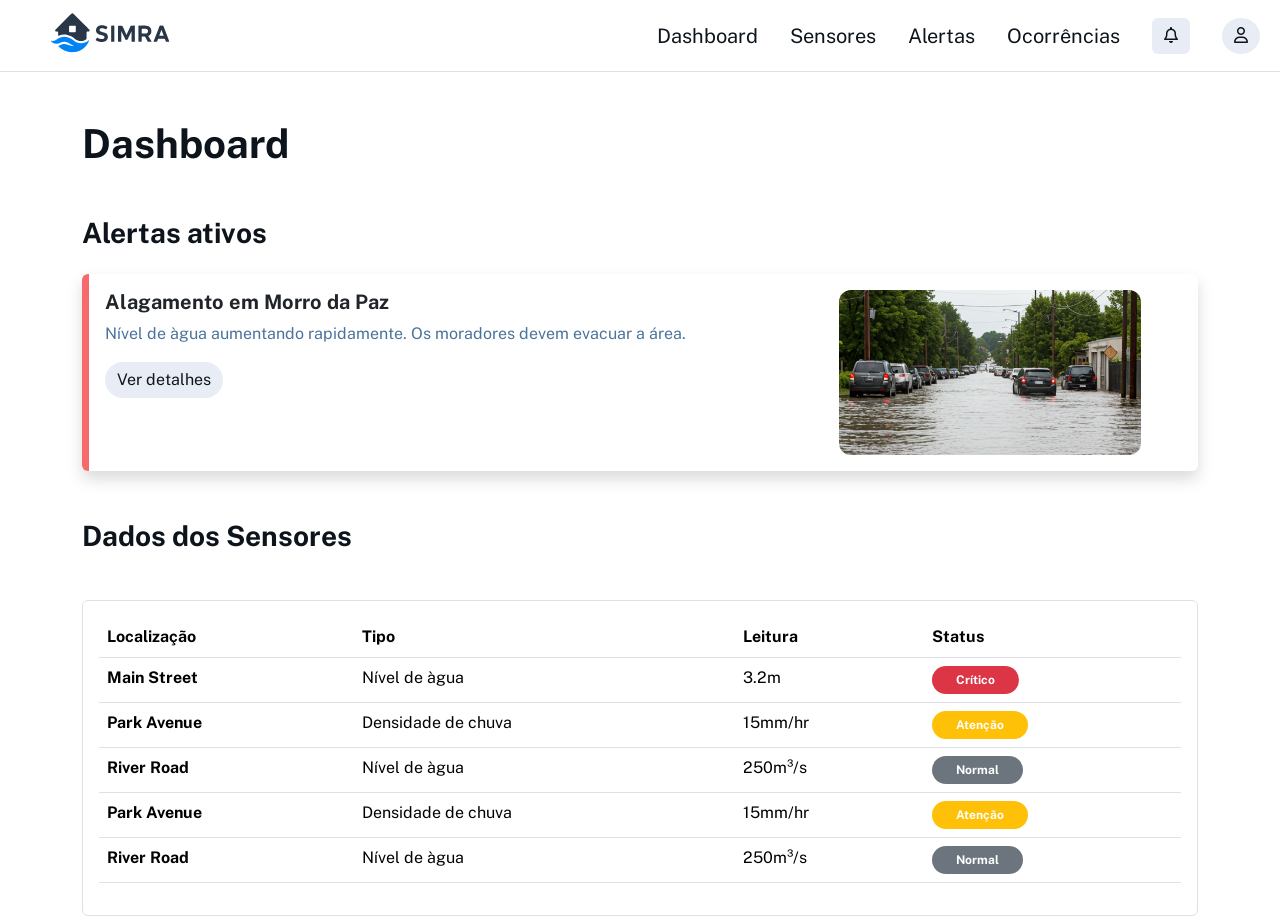
==== src/index.html @ f934e564 "front-end" ====
<!DOCTYPE html>
<html lang="pt-br">
<head>
    <meta charset="UTF-8">
    <meta name="viewport" content="width=device-width, initial-scale=1.0">
    <title>Simra</title>
    <link rel="stylesheet" href="css/style.css">
    <link href="https://cdn.jsdelivr.net/npm/bootstrap@5.3.3/dist/css/bootstrap.min.css" rel="stylesheet">
    <script src="https://cdn.jsdelivr.net/npm/bootstrap@5.3.3/dist/js/bootstrap.bundle.min.js"></script>
    <link rel="stylesheet" href="https://cdnjs.cloudflare.com/ajax/libs/font-awesome/6.6.0/css/all.min.css" integrity="sha512-Kc323vGBEqzTmouAECnVceyQqyqdsSiqLQISBL29aUW4U/M7pSPA/gEUZQqv1cwx4OnYxTxve5UMg5GT6L4JJg==" crossorigin="anonymous" referrerpolicy="no-referrer" />
    <link rel="preconnect" href="https://fonts.googleapis.com">
    <link rel="preconnect" href="https://fonts.gstatic.com" crossorigin>
    <link href="https://fonts.googleapis.com/css2?family=Inter:ital,opsz,wght@0,14..32,100..900;1,14..32,100..900&family=Public+Sans:ital,wght@0,100..900;1,100..900&display=swap" rel="stylesheet">
</head>

<body>

<div class="container-principal">

    <nav class="navbar navbar-expand-lg border-bottom">

        <div class="container-fluid">

          <a class="navbar-brand ms-2" href="#"><img src="img/logoSimra.svg" width="180" height="45" alt="Logo"></a>

          <div class="collapse navbar-collapse row-gap-5 justify-content-end" id="navbarNav">

                <ul class="navbar-nav d-flex align-items-center gap-3 fs-5">

                    <li class="nav-item">
                        <a class="nav-link"  href="#">Dashboard</a>
                    </li>
                    <li class="nav-item">
                        <a class="nav-link"  href="#">Sensores</a>
                    </li>
                    <li class="nav-item">
                        <a class="nav-link" href="#">Alertas</a>
                    </li>
                    <li class="nav-item">
                        <a class="nav-link" href="#">Ocorrências</a>
                    </li>
                    <li class="nav-item">
                        <a class="nav-link" href="#">
                            <button type="button" class="btn btn-secondary btn-md border-0 rounded">
                                <i class="fa-regular fa-bell"></i>
                            </button>
                        </a>
                    </li>

                    <li class="nav-item">
                        <a class="nav-link" href="#">
                            <button type="button" class="btn btn-secondary btn-md border-0 rounded-circle">
                                <i class="fa-regular fa-user"></i>
                            </button>
                        </a>
                    </li>
        
                </ul>

          </div>
          
        </div>
    </nav>


    <div class="container dashboard mt-5">
    <h1 class="fw-bold texto-principal">Dashboard</h1>
    <h2 class="fw-bold fs-3 texto-principal mt-5 mb-4">Alertas ativos</h2>

        <div class="alerta p-3 shadow rounded">
            <div class="row">
                <div class="col-8">
                    <h3 class="fw-bold fs-5 text-principal">Alagamento em Morro da Paz</h3>
                    <p class="texto-secundario">Nível de àgua aumentando rapidamente. Os moradores devem evacuar a área.</p>
                    <button type="button" class="btn btn-secondary btn-md border-0 rounded-pill">Ver detalhes</button>
                </div>

                <div class="col-4">
                    <img src="img/morrodapaz.svg" alt="Imagem de alagamento">
                </div>
            </div>
        </div>

        <div class="sensores">

            <h2 class="fw-bold fs-3 texto-principal my-5">Dados dos Sensores</h2>

            <div class="border p-3 rounded">

                <table class="table table-hover">
                    <thead>
                    <tr>
                        <th scope="col">Localização</th>
                        <th scope="col">Tipo</th>
                        <th scope="col">Leitura</th>
                        <th scope="col">Status</th>
                    </tr>
                    </thead>
                    <tbody>
                    <tr>
                        <th scope="row">Main Street</th>
                        <td>Nível de àgua</td>
                        <td>3.2m</td>
                        <td><span class="badge rounded-pill bg-danger px-4 py-2">Crítico</span></td>
                    </tr>
                    <tr>
                        <th scope="row">Park Avenue</th>
                        <td>Densidade de chuva</td>
                        <td>15mm/hr</td>
                        <td><span class="badge rounded-pill bg-warning px-4 py-2">Atenção</span></td>
                    </tr>
                    <tr>
                        <th scope="row">River Road</th>
                        <td class="texo-secundario">Nível de àgua</td>
                        <td>250m³/s</td>
                        <td><span class="badge badge-custom rounded-pill bg-secondary px-4 py-2">Normal</span></td>
                    </tr>
                    <tr>
                        <th scope="row">Park Avenue</th>
                        <td>Densidade de chuva</td>
                        <td>15mm/hr</td>
                        <td><span class="badge rounded-pill bg-warning px-4 py-2">Atenção</span></td>
                    </tr>
                    <tr>
                        <th scope="row">River Road</th>
                        <td class="texo-secundario">Nível de àgua</td>
                        <td>250m³/s</td>
                        <td><span class="badge badge-custom rounded-pill bg-secondary px-4 py-2">Normal</span></td>
                    </tr>
                    </tbody>
                </table>

            </div>



        </div>



        </div>




    </div>

</div>

</body>

</html>
---- src/css/style.css ----
* {
    font-family: "Public Sans", sans-serif;
}

i {
    color: #0D141C;
}

i:hover {
    color: #4A739C;
}

.texto-principal {
    color: #0D141C;
}

.texto-secundario {
    color: #4A739C;
}

/* Topo */

.alerta {
    border-left: #F6696C 7px solid;
}

.alerta button {
    color: #0D141C;
}

.alerta button:hover{
    color: #4A739C;
}

/* Fim */

td, th {
    border: 1px solid black;
    text-align: left;
    padding: 8px;
  }


/* Alterações nas classes Bootstrap */

.btn-secondary {
    background-color: #E8EDF5 !important;
}

.btn-secondary:hover {
    background-color: #DFE9F7 !important;
    color: #4A739C !important;
}

.nav-link {
    color: #0D141C !important;
}

.nav-link:hover {
    color: #4A739C !important;
}
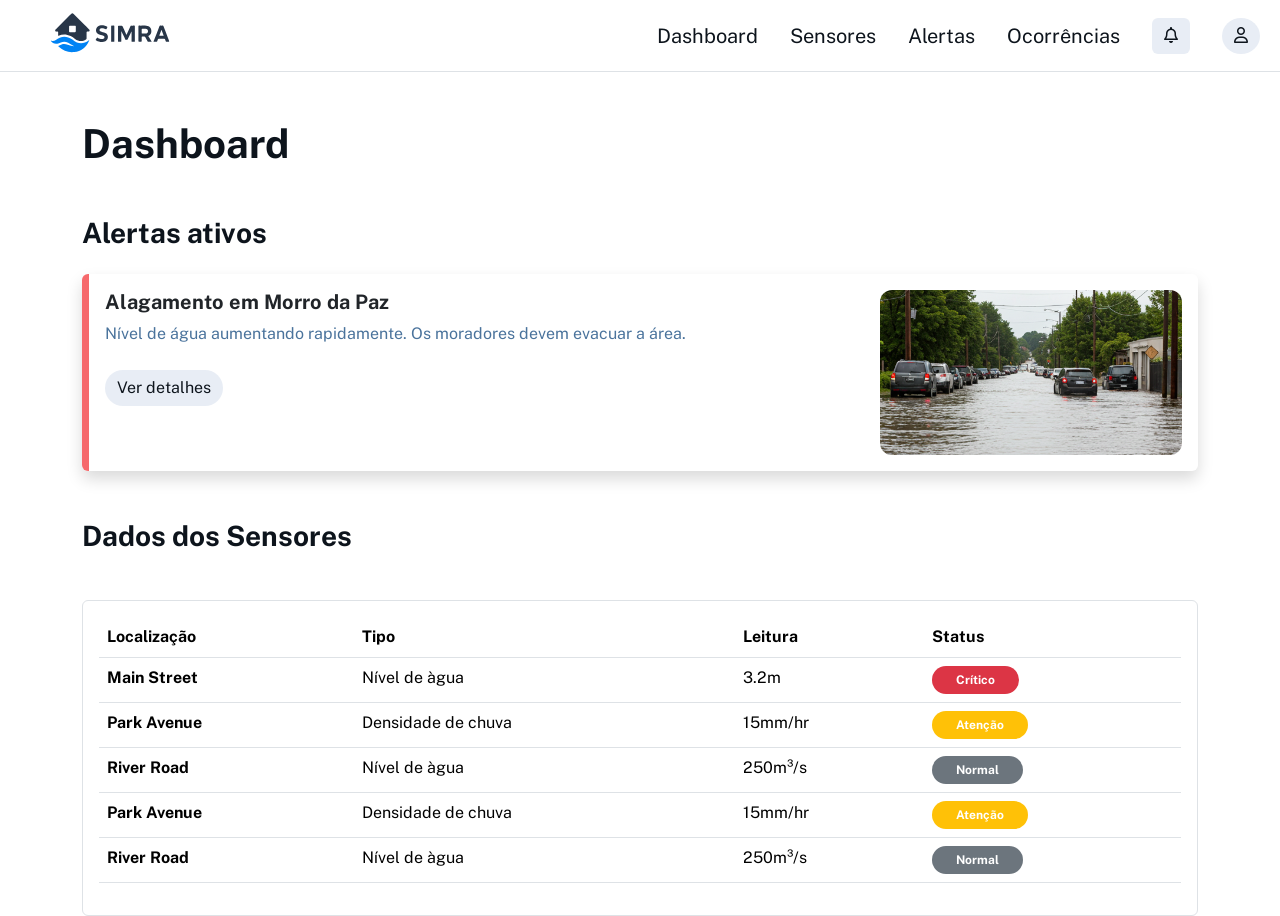
==== commit e6082d5c: "corre" ====
--- a/src/index.html
+++ b/src/index.html
@@ -67,19 +67,17 @@
     <h1 class="fw-bold texto-principal">Dashboard</h1>
     <h2 class="fw-bold fs-3 texto-principal mt-5 mb-4">Alertas ativos</h2>
 
-        <div class="alerta p-3 shadow rounded">
-            <div class="row">
-                <div class="col-8">
-                    <h3 class="fw-bold fs-5 text-principal">Alagamento em Morro da Paz</h3>
-                    <p class="texto-secundario">Nível de àgua aumentando rapidamente. Os moradores devem evacuar a área.</p>
-                    <button type="button" class="btn btn-secondary btn-md border-0 rounded-pill">Ver detalhes</button>
-                </div>
-
-                <div class="col-4">
-                    <img src="img/morrodapaz.svg" alt="Imagem de alagamento">
-                </div>
+        <div class="d-flex alerta p-3 shadow rounded">
+            <div>
+              <h5 class="fw-bold mb-2">Alagamento em Morro da Paz</h5>
+              <p class="texto-secundario mb-4">
+                Nível de água aumentando rapidamente. Os moradores devem evacuar a área.
+              </p>
+              <button class="btn btn-secondary btn-md border-0 rounded-pill">Ver detalhes</button>
             </div>
-        </div>
+            <img src="img/morrodapaz.svg"Alerta de alagamento"
+                 class="ms-auto rounded" style="object-fit: cover;">
+          </div>
 
         <div class="sensores">
 
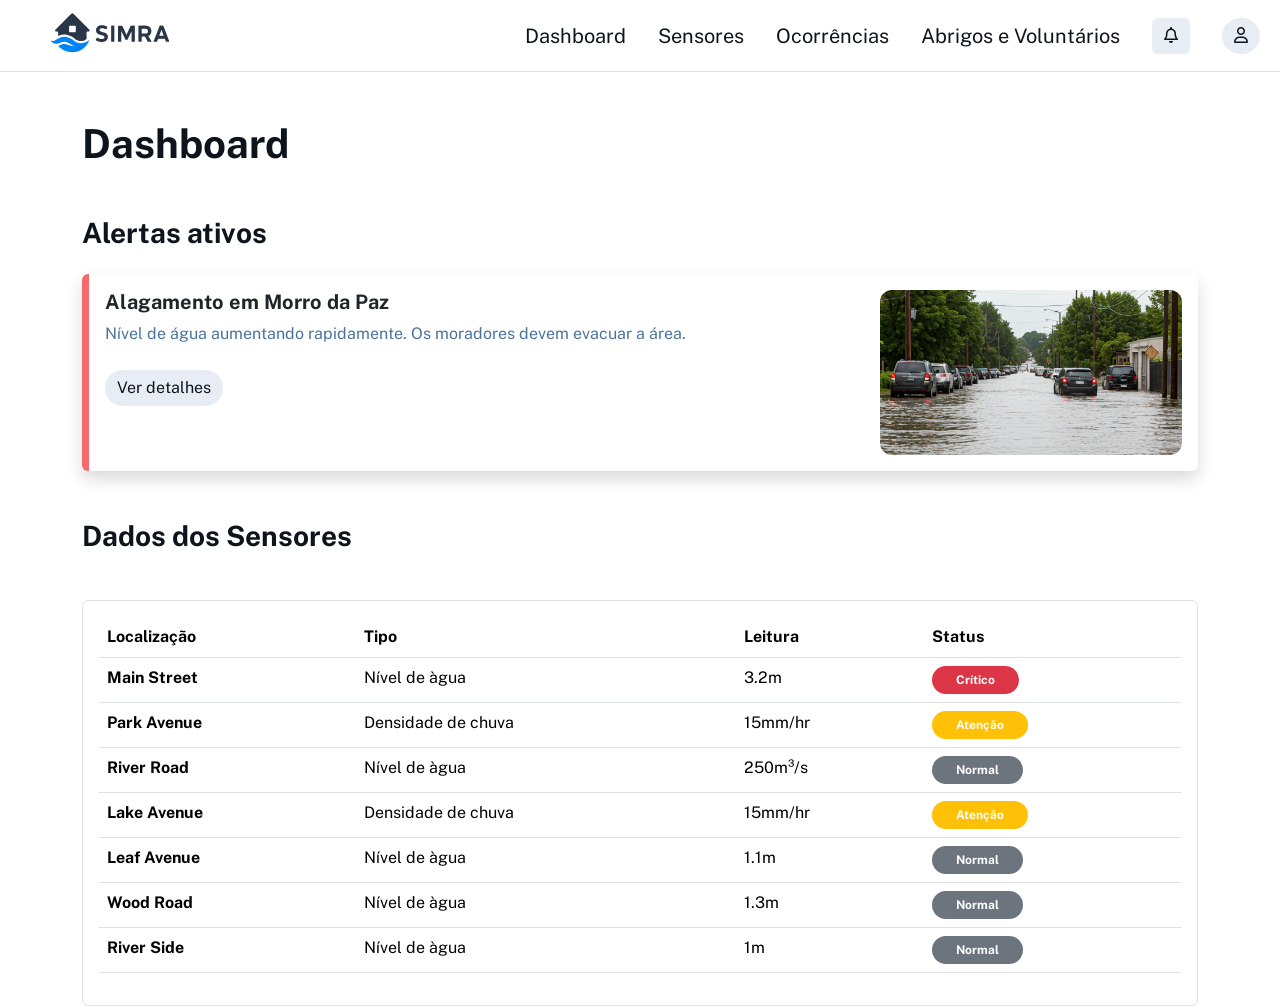
==== commit 459fa0bb: "atualização front-end" ====
--- a/src/index.html
+++ b/src/index.html
@@ -31,13 +31,13 @@
                         <a class="nav-link"  href="#">Dashboard</a>
                     </li>
                     <li class="nav-item">
-                        <a class="nav-link"  href="#">Sensores</a>
+                        <a class="nav-link"  href="pages/sensores.html">Sensores</a>
                     </li>
                     <li class="nav-item">
-                        <a class="nav-link" href="#">Alertas</a>
+                        <a class="nav-link" href="pages/ocorrencia.html">Ocorrências</a>
                     </li>
                     <li class="nav-item">
-                        <a class="nav-link" href="#">Ocorrências</a>
+                        <a class="nav-link" href="pages/abrigosevoluntarios.html">Abrigos e Voluntários</a>
                     </li>
                     <li class="nav-item">
                         <a class="nav-link" href="#">
@@ -111,25 +111,36 @@
                         <th scope="row">River Road</th>
                         <td class="texo-secundario">Nível de àgua</td>
                         <td>250m³/s</td>
-                        <td><span class="badge badge-custom rounded-pill bg-secondary px-4 py-2">Normal</span></td>
+                        <td><span class="badge rounded-pill bg-secondary px-4 py-2">Normal</span></td>
                     </tr>
                     <tr>
-                        <th scope="row">Park Avenue</th>
+                        <th scope="row">Lake Avenue</th>
                         <td>Densidade de chuva</td>
                         <td>15mm/hr</td>
                         <td><span class="badge rounded-pill bg-warning px-4 py-2">Atenção</span></td>
                     </tr>
                     <tr>
-                        <th scope="row">River Road</th>
+                        <th scope="row">Leaf Avenue</th>
                         <td class="texo-secundario">Nível de àgua</td>
-                        <td>250m³/s</td>
-                        <td><span class="badge badge-custom rounded-pill bg-secondary px-4 py-2">Normal</span></td>
+                        <td>1.1m</td>
+                        <td><span class="badge rounded-pill bg-secondary px-4 py-2">Normal</span></td>
+                    </tr>
+                    <tr>
+                        <th scope="row">Wood Road</th>
+                        <td class="texo-secundario">Nível de àgua</td>
+                        <td>1.3m</td>
+                        <td><span class="badge rounded-pill bg-secondary px-4 py-2">Normal</span></td>
+                    </tr>
+                    <tr>
+                        <th scope="row">River Side</th>
+                        <td class="texo-secundario">Nível de àgua</td>
+                        <td>1m</td>
+                        <td><span class="badge rounded-pill bg-secondary px-4 py-2">Normal</span></td>
                     </tr>
                     </tbody>
                 </table>
 
             </div>
-
 
 
         </div>
--- a/src/css/style.css
+++ b/src/css/style.css
@@ -1,4 +1,3 @@
-
 * {
     font-family: "Public Sans", sans-serif;
 }
@@ -37,9 +36,9 @@
 
 td, th {
     border: 1px solid black;
-    text-align: left;
+    text-align: left; /* Padrão para todas as colunas */
     padding: 8px;
-  }
+}
 
 
 /* Alterações nas classes Bootstrap */
@@ -60,3 +59,35 @@
 .nav-link:hover {
     color: #4A739C !important;
 }
+
+/* --- Centralização para a Tabela de Abrigos --- */
+/* Alvo: tabelas com classes "table" e "text-dark" (sua tabela de Abrigos) */
+.table.text-dark th:nth-child(3), /* Cabeçalho: Capacidade */
+.table.text-dark th:nth-child(4), /* Cabeçalho: Vagas disponíveis */
+.table.text-dark th:nth-child(5)  /* Cabeçalho: Telefone (Abrigos) */ {
+  text-align: center;
+}
+
+.table.text-dark td:nth-child(3), /* Dados: Capacidade */
+.table.text-dark td:nth-child(4), /* Dados: Vagas disponíveis */
+.table.text-dark td:nth-child(5)  /* Dados: Telefone (Abrigos) */ {
+  text-align: center;
+}
+
+/* --- Centralização para a Tabela de Voluntários --- */
+/* Alvo: tabelas com classes "table" e "align-middle" (sua tabela de Voluntários) */
+.table.align-middle th:nth-child(2), /* Cabeçalho: Telefone (Voluntários) */
+.table.align-middle th:nth-child(3), /* Cabeçalho: Especialidade */
+.table.align-middle th:nth-child(4)  /* Cabeçalho: Disponibilidade */ {
+  text-align: center;
+}
+
+.table.align-middle td:nth-child(2), /* Dados: Telefone (Voluntários) */
+.table.align-middle td:nth-child(3), /* Dados: Especialidade */
+.table.align-middle td:nth-child(4)  /* Dados: Disponibilidade */ {
+  text-align: center;
+}
+
+
+
+
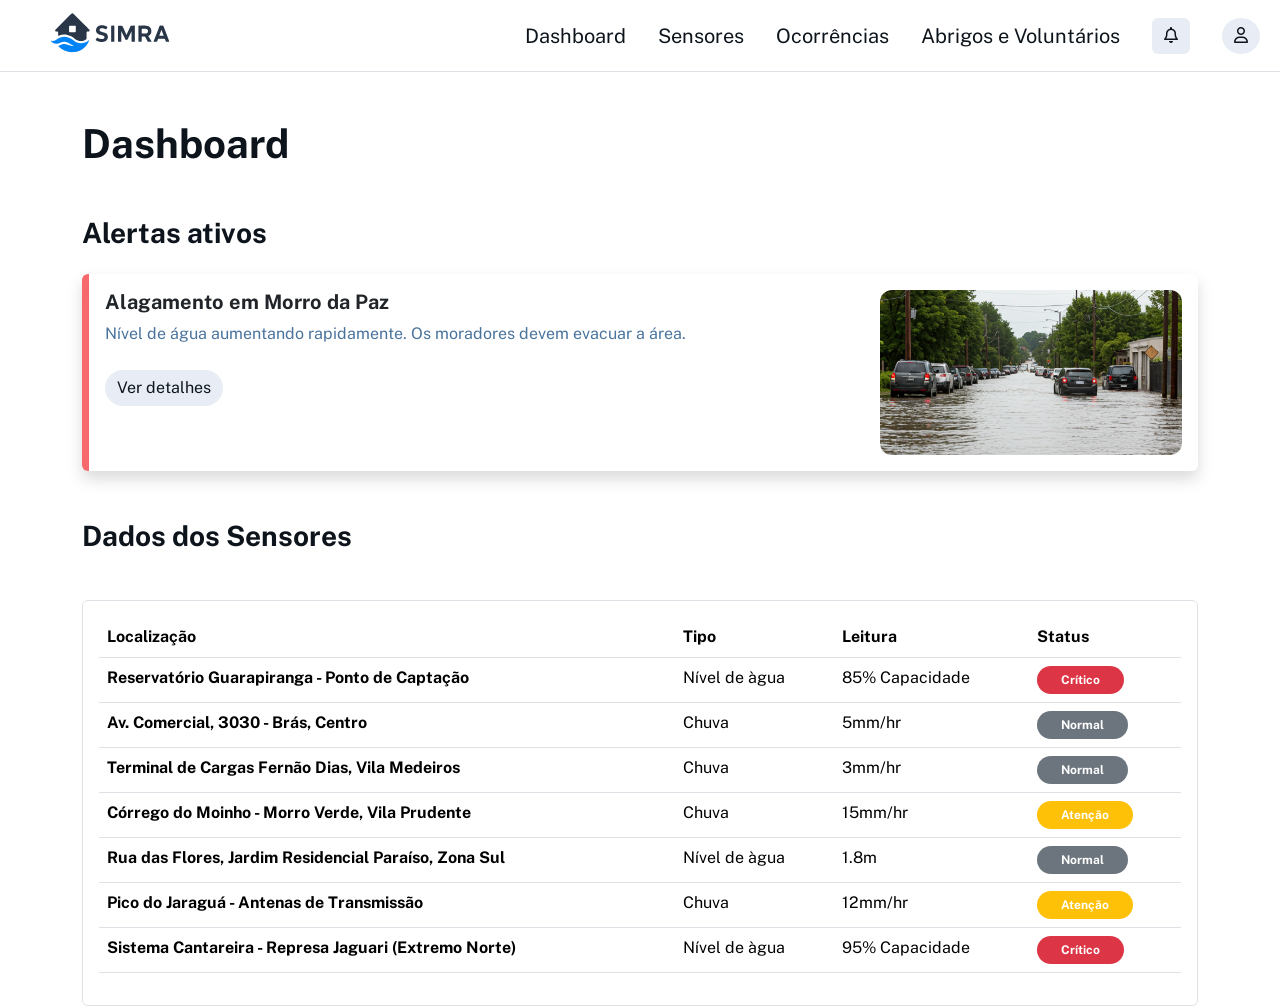
==== commit f3f5c6da: "correções" ====
--- a/src/index.html
+++ b/src/index.html
@@ -96,46 +96,52 @@
                     </thead>
                     <tbody>
                     <tr>
-                        <th scope="row">Main Street</th>
+                        <th scope="row">Reservatório Guarapiranga - Ponto de Captação
+                        </th>
                         <td>Nível de àgua</td>
-                        <td>3.2m</td>
+                        <td>85% Capacidade</td>
                         <td><span class="badge rounded-pill bg-danger px-4 py-2">Crítico</span></td>
                     </tr>
                     <tr>
-                        <th scope="row">Park Avenue</th>
-                        <td>Densidade de chuva</td>
+                        <th scope="row">Av. Comercial, 3030 - Brás, Centro
+                        </th>
+                        <td>Chuva</td>
+                        <td>5mm/hr</td>
+                        <td><span class="badge rounded-pill bg-secondary px-4 py-2">Normal</span></td>
+                    </tr>
+                    <tr>
+                        <th scope="row">Terminal de Cargas Fernão Dias, Vila Medeiros
+                        </th>
+                        <td class="texo-secundario">Chuva</td>
+                        <td>3mm/hr</td>
+                        <td><span class="badge rounded-pill bg-secondary px-4 py-2">Normal</span></td>
+                    </tr>
+                    <tr>
+                        <th scope="row">Córrego do Moinho - Morro Verde, Vila Prudente
+                        </th>
+                        <td>Chuva</td>
                         <td>15mm/hr</td>
                         <td><span class="badge rounded-pill bg-warning px-4 py-2">Atenção</span></td>
                     </tr>
                     <tr>
-                        <th scope="row">River Road</th>
+                        <th scope="row">Rua das Flores, Jardim Residencial Paraíso, Zona Sul
+                        </th>
                         <td class="texo-secundario">Nível de àgua</td>
-                        <td>250m³/s</td>
+                        <td>1.8m</td>
                         <td><span class="badge rounded-pill bg-secondary px-4 py-2">Normal</span></td>
                     </tr>
                     <tr>
-                        <th scope="row">Lake Avenue</th>
-                        <td>Densidade de chuva</td>
-                        <td>15mm/hr</td>
+                        <th scope="row">Pico do Jaraguá - Antenas de Transmissão
+                        </th>
+                        <td class="texo-secundario">Chuva</td>
+                        <td>12mm/hr</td>
                         <td><span class="badge rounded-pill bg-warning px-4 py-2">Atenção</span></td>
                     </tr>
                     <tr>
-                        <th scope="row">Leaf Avenue</th>
+                        <th scope="row">Sistema Cantareira - Represa Jaguari (Extremo Norte)</th>
                         <td class="texo-secundario">Nível de àgua</td>
-                        <td>1.1m</td>
-                        <td><span class="badge rounded-pill bg-secondary px-4 py-2">Normal</span></td>
-                    </tr>
-                    <tr>
-                        <th scope="row">Wood Road</th>
-                        <td class="texo-secundario">Nível de àgua</td>
-                        <td>1.3m</td>
-                        <td><span class="badge rounded-pill bg-secondary px-4 py-2">Normal</span></td>
-                    </tr>
-                    <tr>
-                        <th scope="row">River Side</th>
-                        <td class="texo-secundario">Nível de àgua</td>
-                        <td>1m</td>
-                        <td><span class="badge rounded-pill bg-secondary px-4 py-2">Normal</span></td>
+                        <td>95% Capacidade</td>
+                        <td><span class="badge rounded-pill bg-danger px-4 py-2">Crítico</span></td>
                     </tr>
                     </tbody>
                 </table>
